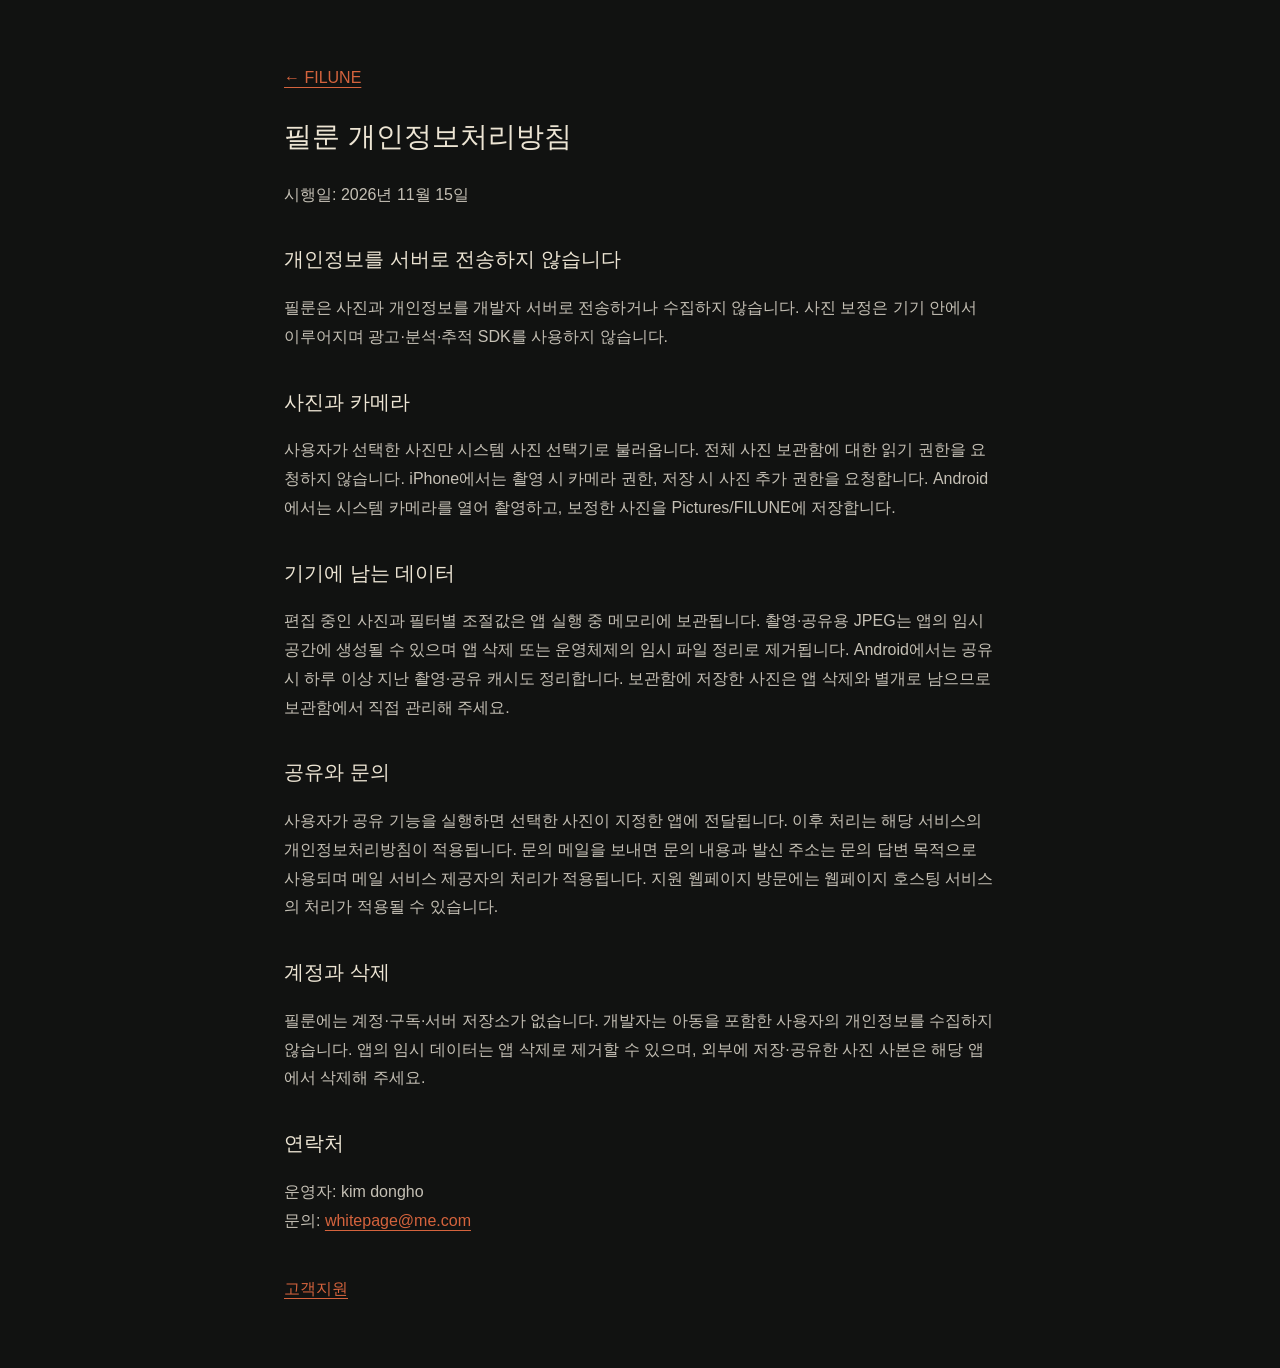
==== privacy.html @ 88b9272e "Publish FILUNE support and privacy pages" ====
<!doctype html>
<html lang="ko">
<head><meta charset="utf-8"><meta name="viewport" content="width=device-width,initial-scale=1"><title>필룬 FILUNE · 개인정보처리방침</title><link rel="stylesheet" href="style.css"></head>
<body><main>
<a href="index.html">← FILUNE</a><h1 class="policy-title">필룬 개인정보처리방침</h1>
<p>시행일: 2026년 11월 15일</p>
<h2>개인정보를 서버로 전송하지 않습니다</h2>
<p>필룬은 사진과 개인정보를 개발자 서버로 전송하거나 수집하지 않습니다. 사진 보정은 기기 안에서 이루어지며 광고·분석·추적 SDK를 사용하지 않습니다.</p>
<h2>사진과 카메라</h2>
<p>사용자가 선택한 사진만 시스템 사진 선택기로 불러옵니다. 전체 사진 보관함에 대한 읽기 권한을 요청하지 않습니다. iPhone에서는 촬영 시 카메라 권한, 저장 시 사진 추가 권한을 요청합니다. Android에서는 시스템 카메라를 열어 촬영하고, 보정한 사진을 Pictures/FILUNE에 저장합니다.</p>
<h2>기기에 남는 데이터</h2>
<p>편집 중인 사진과 필터별 조절값은 앱 실행 중 메모리에 보관됩니다. 촬영·공유용 JPEG는 앱의 임시 공간에 생성될 수 있으며 앱 삭제 또는 운영체제의 임시 파일 정리로 제거됩니다. Android에서는 공유 시 하루 이상 지난 촬영·공유 캐시도 정리합니다. 보관함에 저장한 사진은 앱 삭제와 별개로 남으므로 보관함에서 직접 관리해 주세요.</p>
<h2>공유와 문의</h2>
<p>사용자가 공유 기능을 실행하면 선택한 사진이 지정한 앱에 전달됩니다. 이후 처리는 해당 서비스의 개인정보처리방침이 적용됩니다. 문의 메일을 보내면 문의 내용과 발신 주소는 문의 답변 목적으로 사용되며 메일 서비스 제공자의 처리가 적용됩니다. 지원 웹페이지 방문에는 웹페이지 호스팅 서비스의 처리가 적용될 수 있습니다.</p>
<h2>계정과 삭제</h2>
<p>필룬에는 계정·구독·서버 저장소가 없습니다. 개발자는 아동을 포함한 사용자의 개인정보를 수집하지 않습니다. 앱의 임시 데이터는 앱 삭제로 제거할 수 있으며, 외부에 저장·공유한 사진 사본은 해당 앱에서 삭제해 주세요.</p>
<h2>연락처</h2><p>운영자: kim dongho<br>문의: <a href="mailto:whitepage@me.com">whitepage@me.com</a></p>
<nav><a href="index.html">고객지원</a></nav>
</main></body></html>
---- style.css ----
:root{color-scheme:dark}*{box-sizing:border-box}body{margin:0;background:#111211;color:#ede5d4;font:16px/1.8 -apple-system,BlinkMacSystemFont,"Segoe UI",sans-serif}main{max-width:760px;margin:auto;padding:64px 24px}a{color:#d4633d;text-underline-offset:4px}h1{font-weight:300;letter-spacing:6px;font-size:36px}h1.policy-title{letter-spacing:0;font-size:28px}h2{font-size:20px;font-weight:500;margin-top:32px}p{color:#c5c0b5}nav{display:flex;gap:24px;margin-top:40px}.card{background:#20211f;border-radius:16px;padding:24px;margin:32px 0}.card h2{margin:0 0 8px}small{color:#99968c}
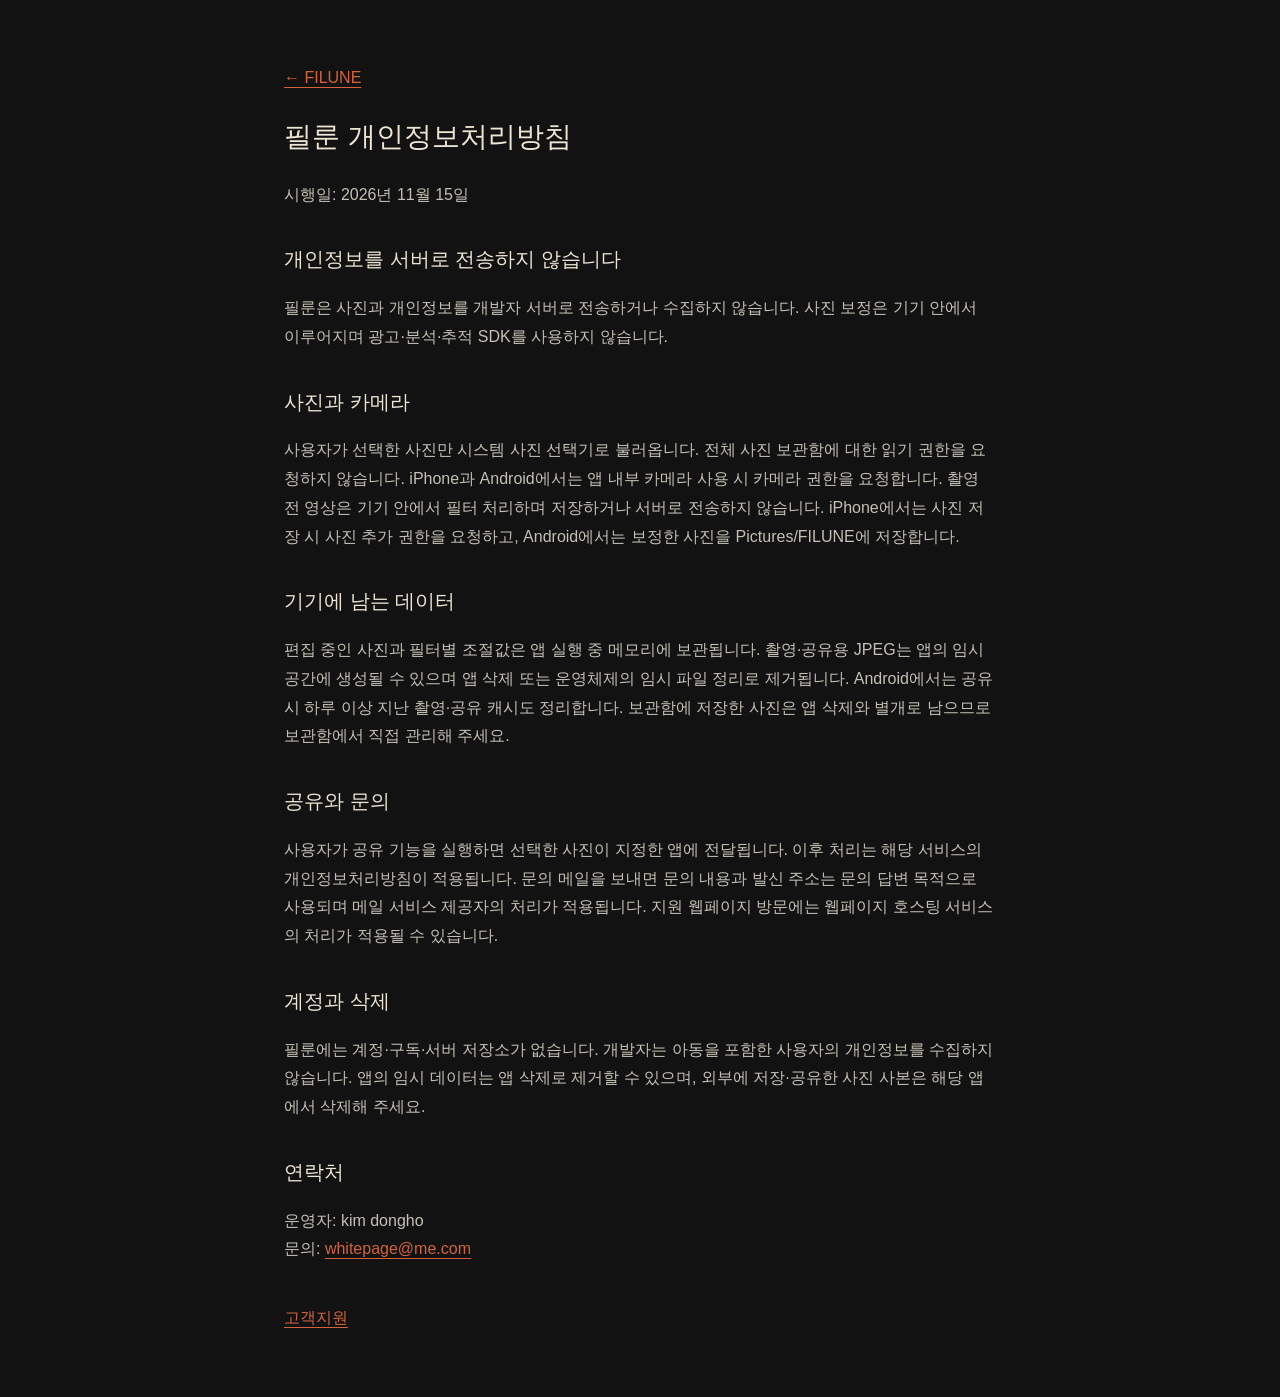
==== commit 03debe65: "Update privacy policy regardinUpdate privacy policy for local live camera processingg photo permissi" ====
--- a/privacy.html
+++ b/privacy.html
@@ -7,7 +7,7 @@
 <h2>개인정보를 서버로 전송하지 않습니다</h2>
 <p>필룬은 사진과 개인정보를 개발자 서버로 전송하거나 수집하지 않습니다. 사진 보정은 기기 안에서 이루어지며 광고·분석·추적 SDK를 사용하지 않습니다.</p>
 <h2>사진과 카메라</h2>
-<p>사용자가 선택한 사진만 시스템 사진 선택기로 불러옵니다. 전체 사진 보관함에 대한 읽기 권한을 요청하지 않습니다. iPhone에서는 촬영 시 카메라 권한, 저장 시 사진 추가 권한을 요청합니다. Android에서는 시스템 카메라를 열어 촬영하고, 보정한 사진을 Pictures/FILUNE에 저장합니다.</p>
+<p>사용자가 선택한 사진만 시스템 사진 선택기로 불러옵니다. 전체 사진 보관함에 대한 읽기 권한을 요청하지 않습니다. iPhone과 Android에서는 앱 내부 카메라 사용 시 카메라 권한을 요청합니다. 촬영 전 영상은 기기 안에서 필터 처리하며 저장하거나 서버로 전송하지 않습니다. iPhone에서는 사진 저장 시 사진 추가 권한을 요청하고, Android에서는 보정한 사진을 Pictures/FILUNE에 저장합니다.</p>
 <h2>기기에 남는 데이터</h2>
 <p>편집 중인 사진과 필터별 조절값은 앱 실행 중 메모리에 보관됩니다. 촬영·공유용 JPEG는 앱의 임시 공간에 생성될 수 있으며 앱 삭제 또는 운영체제의 임시 파일 정리로 제거됩니다. Android에서는 공유 시 하루 이상 지난 촬영·공유 캐시도 정리합니다. 보관함에 저장한 사진은 앱 삭제와 별개로 남으므로 보관함에서 직접 관리해 주세요.</p>
 <h2>공유와 문의</h2>
